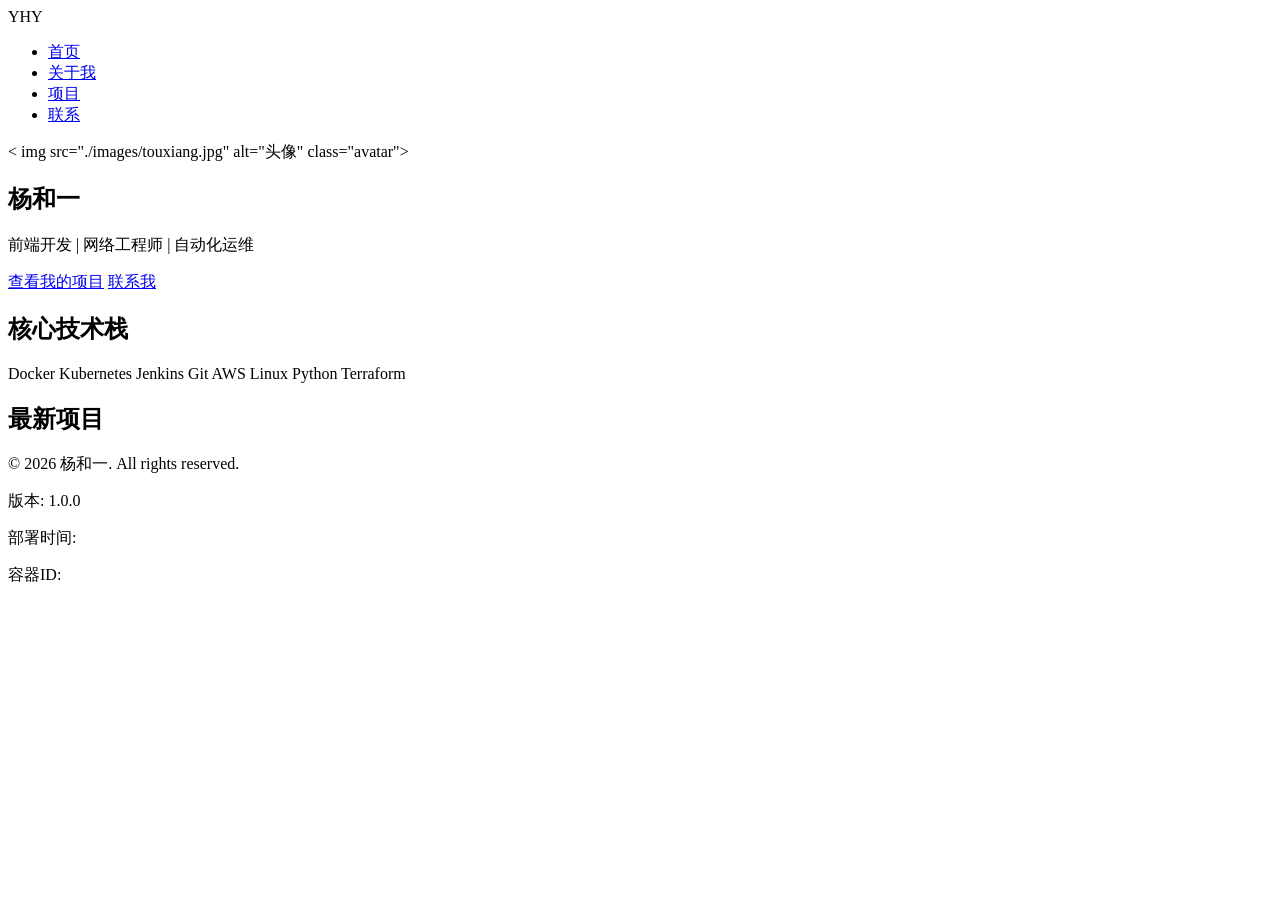
==== website/index.html @ 8439aa2a "头像改变" ====
<!DOCTYPE html>
<html lang="zh-CN">
<head>
    <meta charset="UTF-8">
    <meta name="viewport" content="width=device-width, initial-scale=1.0">
    <title>小牛的个人网页</title>
    <link rel="stylesheet" href="css/style.css">
</head>
<body>
    <!-- 导航栏 -->
    <nav class="navbar">
        <div class="nav-container">
            <div class="logo">YHY</div>
            <ul class="nav-menu">
                <li><a href=" " class="active">首页</a ></li>
                <li><a href="about.html">关于我</a ></li>
                <li><a href="projects.html">项目</a ></li>
                <li><a href="contact.html">联系</a ></li>
            </ul>
        </div>
    </nav>

    <!-- 主页内容 -->
    <main>
        <!-- 英雄区域 -->
        <section class="hero">
            <div class="container">
                < img src="./images/touxiang.jpg" alt="头像" class="avatar">
                <h1>杨和一</h1>
                <p class="tagline">前端开发 | 网络工程师 | 自动化运维</p >
                <div class="hero-buttons">
                    <a href="projects.html" class="btn btn-primary">查看我的项目</a >
                    <a href="contact.html" class="btn btn-secondary">联系我</a >
                </div>
            </div>
        </section>

        <!-- 技能概览 -->
        <section class="skills-preview">
            <div class="container">
                <h2>核心技术栈</h2>
                <div class="skills-cloud">
                    <span class="skill-tag">Docker</span>
                    <span class="skill-tag">Kubernetes</span>
                    <span class="skill-tag">Jenkins</span>
                    <span class="skill-tag">Git</span>
                    <span class="skill-tag">AWS</span>
                    <span class="skill-tag">Linux</span>
                    <span class="skill-tag">Python</span>
                    <span class="skill-tag">Terraform</span>
                </div>
            </div>
        </section>

        <!-- 最新项目 -->
        <section class="latest-projects">
            <div class="container">
                <h2>最新项目</h2>
                <div class="project-cards" id="latest-projects">
                    <!-- JavaScript会动态加载 -->
                </div>
            </div>
        </section>
    </main>

    <!-- 页脚 -->
    <footer>
        <div class="container">
            <p>&copy; 2026 杨和一. All rights reserved.</p >
            <div class="deploy-info">
                <p>版本: <span id="version">1.0.0</span></p >
                <p>部署时间: <span id="deploy-time"></span></p >
                <p>容器ID: <span id="container-id"></span></p >
            </div>
        </div>
    </footer>

    <script src="js/main.js"></script>
</body>
</html>
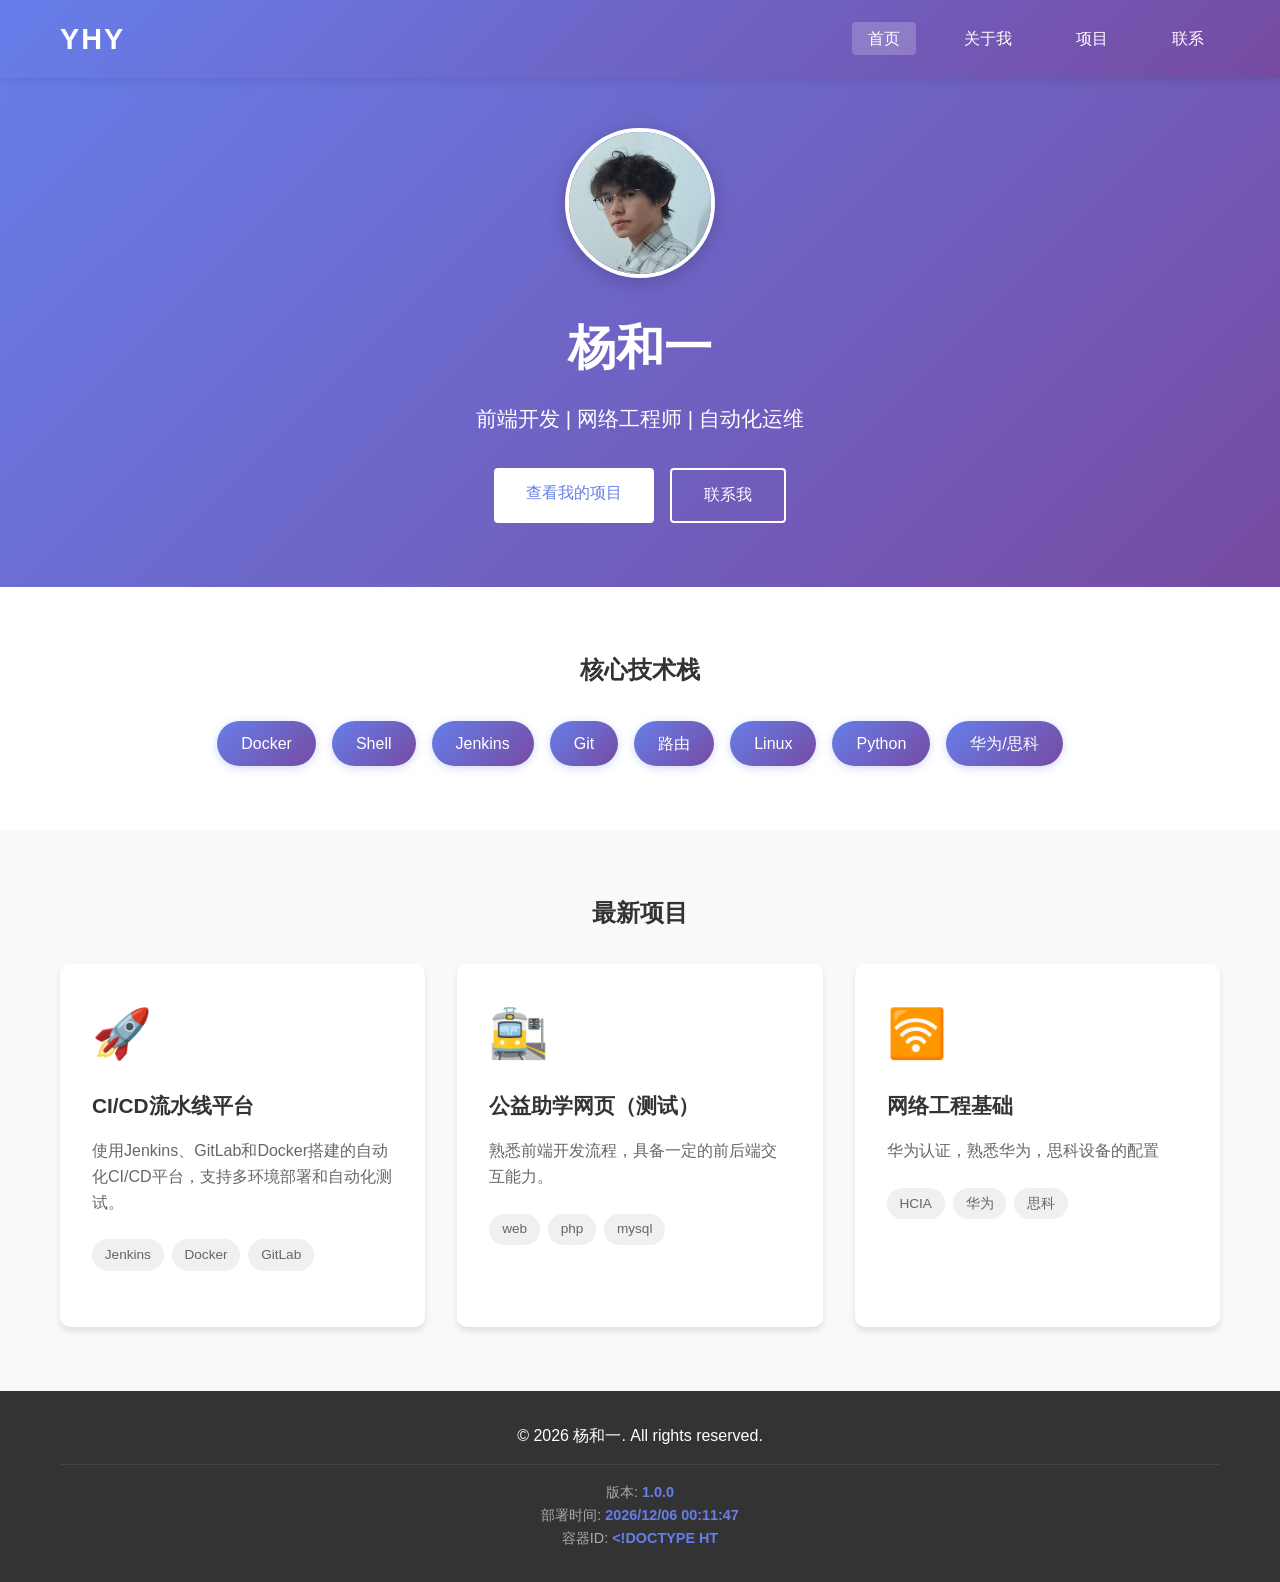
==== commit 59a65e44: "wanzheng" ====
--- a/website/index.html
+++ b/website/index.html
@@ -25,7 +25,7 @@
         <!-- 英雄区域 -->
         <section class="hero">
             <div class="container">
-                < img src="./images/touxiang.jpg" alt="头像" class="avatar">
+                <img src="./images/touxiang.jpg" alt="头像" class="avatar">
                 <h1>杨和一</h1>
                 <p class="tagline">前端开发 | 网络工程师 | 自动化运维</p >
                 <div class="hero-buttons">
@@ -41,13 +41,13 @@
                 <h2>核心技术栈</h2>
                 <div class="skills-cloud">
                     <span class="skill-tag">Docker</span>
-                    <span class="skill-tag">Kubernetes</span>
+                    <span class="skill-tag">Shell</span>
                     <span class="skill-tag">Jenkins</span>
                     <span class="skill-tag">Git</span>
-                    <span class="skill-tag">AWS</span>
+                    <span class="skill-tag">路由</span>
                     <span class="skill-tag">Linux</span>
                     <span class="skill-tag">Python</span>
-                    <span class="skill-tag">Terraform</span>
+                    <span class="skill-tag">华为/思科</span>
                 </div>
             </div>
         </section>
--- a/website/css/style.css
+++ b/website/css/style.css
@@ -0,0 +1,528 @@
+* {
+    margin: 0;
+    padding: 0;
+    box-sizing: border-box;
+}
+
+body {
+    font-family: 'Segoe UI', Tahoma, Geneva, Verdana, sans-serif;
+    line-height: 1.6;
+    color: #333;
+    background: #f8f9fa;
+}
+
+.container {
+    max-width: 1200px;
+    margin: 0 auto;
+    padding: 0 20px;
+}
+
+/* ===== 导航栏 ===== */
+.navbar {
+    background: linear-gradient(135deg, #667eea 0%, #764ba2 100%);
+    color: white;
+    position: fixed;
+    width: 100%;
+    top: 0;
+    z-index: 1000;
+    box-shadow: 0 2px 10px rgba(0,0,0,0.1);
+}
+
+.nav-container {
+    max-width: 1200px;
+    margin: 0 auto;
+    padding: 1rem 20px;
+    display: flex;
+    justify-content: space-between;
+    align-items: center;
+}
+
+.logo {
+    font-size: 1.8rem;
+    font-weight: bold;
+    letter-spacing: 2px;
+}
+
+.nav-menu {
+    display: flex;
+    list-style: none;
+    gap: 2rem;
+}
+
+.nav-menu a {
+    color: white;
+    text-decoration: none;
+    font-weight: 500;
+    padding: 0.5rem 1rem;
+    border-radius: 4px;
+    transition: all 0.3s;
+}
+
+.nav-menu a:hover,
+.nav-menu a.active {
+    background: rgba(255,255,255,0.2);
+    transform: translateY(-2px);
+}
+
+/* ===== 主页英雄区域 ===== */
+.hero {
+    background: linear-gradient(135deg, #667eea 0%, #764ba2 100%);
+    color: white;
+    padding: 8rem 0 4rem;
+    text-align: center;
+    min-height: 60vh;
+    display: flex;
+    align-items: center;
+}
+
+.hero .container {
+    width: 100%;
+}
+
+.avatar {
+    width: 150px;
+    height: 150px;
+    border-radius: 50%;
+    border: 4px solid white;
+    margin-bottom: 1.5rem;
+    box-shadow: 0 4px 20px rgba(0,0,0,0.2);
+}
+
+.hero h1 {
+    font-size: 3rem;
+    margin-bottom: 1rem;
+    animation: fadeInUp 1s ease;
+}
+
+.tagline {
+    font-size: 1.3rem;
+    margin-bottom: 2rem;
+    opacity: 0.95;
+    animation: fadeInUp 1s ease 0.2s both;
+}
+
+.hero-buttons {
+    display: flex;
+    gap: 1rem;
+    justify-content: center;
+    animation: fadeInUp 1s ease 0.4s both;
+}
+
+.btn {
+    display: inline-block;
+    padding: 0.8rem 2rem;
+    border-radius: 4px;
+    text-decoration: none;
+    font-weight: 500;
+    transition: all 0.3s;
+}
+
+.btn-primary {
+    background: white;
+    color: #667eea;
+}
+
+.btn-primary:hover {
+    transform: translateY(-2px);
+    box-shadow: 0 4px 15px rgba(0,0,0,0.2);
+}
+
+.btn-secondary {
+    background: transparent;
+    color: white;
+    border: 2px solid white;
+}
+
+.btn-secondary:hover {
+    background: white;
+    color: #667eea;
+    transform: translateY(-2px);
+}
+
+/* ===== 技能标签 ===== */
+.skills-preview {
+    padding: 4rem 0;
+    background: white;
+}
+
+.skills-preview h2 {
+    text-align: center;
+    margin-bottom: 2rem;
+    color: #333;
+}
+
+.skills-cloud {
+    display: flex;
+    flex-wrap: wrap;
+    gap: 1rem;
+    justify-content: center;
+}
+
+.skill-tag {
+    background: linear-gradient(135deg, #667eea 0%, #764ba2 100%);
+    color: white;
+    padding: 0.6rem 1.5rem;
+    border-radius: 30px;
+    font-size: 1rem;
+    font-weight: 500;
+    transition: all 0.3s;
+    box-shadow: 0 2px 8px rgba(102, 126, 234, 0.3);
+}
+
+.skill-tag:hover {
+    transform: translateY(-2px);
+    box-shadow: 0 4px 15px rgba(102, 126, 234, 0.5);
+}
+
+/* ===== 最新项目卡片 ===== */
+.latest-projects {
+    padding: 4rem 0;
+    background: #f8f9fa;
+}
+
+.latest-projects h2 {
+    text-align: center;
+    margin-bottom: 2rem;
+    color: #333;
+}
+
+.project-cards {
+    display: grid;
+    grid-template-columns: repeat(auto-fit, minmax(300px, 1fr));
+    gap: 2rem;
+}
+
+.project-card {
+    background: white;
+    border-radius: 10px;
+    overflow: hidden;
+    box-shadow: 0 4px 6px rgba(0,0,0,0.1);
+    transition: all 0.3s;
+}
+
+.project-card:hover {
+    transform: translateY(-5px);
+    box-shadow: 0 8px 15px rgba(0,0,0,0.15);
+}
+
+/* ===== 页面头部 ===== */
+.page-header {
+    background: linear-gradient(135deg, #667eea 0%, #764ba2 100%);
+    color: white;
+    padding: 6rem 0 3rem;
+    text-align: center;
+}
+
+.page-header h1 {
+    font-size: 2.5rem;
+    margin-bottom: 0.5rem;
+}
+
+/* ===== 关于页面 ===== */
+.about-content {
+    padding: 4rem 0;
+}
+
+.about-grid {
+    display: grid;
+    grid-template-columns: 2fr 1fr;
+    gap: 3rem;
+}
+
+.about-text h2,
+.about-text h3 {
+    color: #333;
+    margin: 2rem 0 1rem;
+}
+
+.about-text h2 {
+    font-size: 2rem;
+    color: #667eea;
+}
+
+.experience-item,
+.education-item {
+    margin-bottom: 2rem;
+    padding-left: 1rem;
+    border-left: 3px solid #667eea;
+}
+
+.experience-item h4 {
+    color: #333;
+    margin-bottom: 0.3rem;
+}
+
+.company,
+.school {
+    color: #666;
+    font-size: 0.9rem;
+    margin-bottom: 0.5rem;
+}
+
+.experience-item ul {
+    list-style: none;
+}
+
+.experience-item li {
+    margin-bottom: 0.5rem;
+    padding-left: 1.5rem;
+    position: relative;
+}
+
+.experience-item li:before {
+    content: "▹";
+    color: #667eea;
+    position: absolute;
+    left: 0;
+}
+
+.info-card {
+    background: white;
+    padding: 2rem;
+    border-radius: 10px;
+    box-shadow: 0 4px 6px rgba(0,0,0,0.1);
+    margin-bottom: 2rem;
+}
+
+.info-card h3 {
+    color: #667eea;
+    margin-bottom: 1rem;
+    padding-bottom: 0.5rem;
+    border-bottom: 2px solid #667eea;
+}
+
+.info-card ul {
+    list-style: none;
+}
+
+.info-card li {
+    margin-bottom: 0.8rem;
+}
+
+/* ===== 项目页面 ===== */
+.projects-grid {
+    padding: 4rem 0;
+}
+
+.projects-grid .container {
+    display: grid;
+    grid-template-columns: repeat(auto-fit, minmax(300px, 1fr));
+    gap: 2rem;
+}
+
+.project-card {
+    background: white;
+    padding: 2rem;
+    border-radius: 10px;
+    box-shadow: 0 4px 6px rgba(0,0,0,0.1);
+    transition: all 0.3s;
+}
+
+.project-icon {
+    font-size: 3rem;
+    margin-bottom: 1rem;
+}
+
+.project-card h3 {
+    color: #333;
+    margin-bottom: 1rem;
+    font-size: 1.3rem;
+}
+
+.project-description {
+    color: #666;
+    margin-bottom: 1.5rem;
+    line-height: 1.6;
+}
+
+.project-tech {
+    display: flex;
+    flex-wrap: wrap;
+    gap: 0.5rem;
+    margin-bottom: 1.5rem;
+}
+
+.tech-tag {
+    background: #f0f0f0;
+    padding: 0.3rem 0.8rem;
+    border-radius: 20px;
+    font-size: 0.85rem;
+    color: #666;
+}
+
+.project-link {
+    color: #667eea;
+    text-decoration: none;
+    font-weight: 500;
+    transition: color 0.3s;
+}
+
+.project-link:hover {
+    color: #764ba2;
+}
+
+/* ===== 联系页面 ===== */
+.contact-content {
+    padding: 4rem 0;
+}
+
+.contact-grid {
+    display: grid;
+    grid-template-columns: 1fr 1fr;
+    gap: 3rem;
+}
+
+.contact-info {
+    background: white;
+    padding: 2rem;
+    border-radius: 10px;
+    box-shadow: 0 4px 6px rgba(0,0,0,0.1);
+}
+
+.contact-info h2 {
+    color: #667eea;
+    margin-bottom: 2rem;
+}
+
+.contact-item {
+    display: flex;
+    gap: 1rem;
+    margin-bottom: 2rem;
+    align-items: flex-start;
+}
+
+.contact-icon {
+    font-size: 2rem;
+    min-width: 3rem;
+}
+
+.contact-detail h3 {
+    color: #333;
+    margin-bottom: 0.3rem;
+    font-size: 1.1rem;
+}
+
+.contact-detail p {
+    color: #666;
+}
+
+.contact-form {
+    background: white;
+    padding: 2rem;
+    border-radius: 10px;
+    box-shadow: 0 4px 6px rgba(0,0,0,0.1);
+}
+
+.contact-form h2 {
+    color: #667eea;
+    margin-bottom: 2rem;
+}
+
+.form-group {
+    margin-bottom: 1.5rem;
+}
+
+.form-group label {
+    display: block;
+    margin-bottom: 0.5rem;
+    color: #333;
+    font-weight: 500;
+}
+
+.form-group input,
+.form-group textarea {
+    width: 100%;
+    padding: 0.8rem;
+    border: 1px solid #ddd;
+    border-radius: 4px;
+    font-family: inherit;
+    transition: border-color 0.3s;
+}
+
+.form-group input:focus,
+.form-group textarea:focus {
+    outline: none;
+    border-color: #667eea;
+    box-shadow: 0 0 0 3px rgba(102,126,234,0.1);
+}
+
+.submit-btn {
+    background: linear-gradient(135deg, #667eea 0%, #764ba2 100%);
+    color: white;
+    border: none;
+    padding: 1rem 2rem;
+    border-radius: 4px;
+    cursor: pointer;
+    width: 100%;
+    font-size: 1rem;
+    font-weight: 500;
+    transition: all 0.3s;
+}
+
+.submit-btn:hover {
+    transform: translateY(-2px);
+    box-shadow: 0 4px 15px rgba(102,126,234,0.4);
+}
+
+/* ===== 页脚 ===== */
+footer {
+    background: #333;
+    color: white;
+    padding: 2rem 0;
+    text-align: center;
+}
+
+.deploy-info {
+    margin-top: 1rem;
+    padding-top: 1rem;
+    border-top: 1px solid #444;
+    font-size: 0.9rem;
+    color: #aaa;
+}
+
+.deploy-info span {
+    color: #667eea;
+    font-weight: bold;
+}
+
+/* ===== 动画 ===== */
+@keyframes fadeInUp {
+    from {
+        opacity: 0;
+        transform: translateY(20px);
+    }
+    to {
+        opacity: 1;
+        transform: translateY(0);
+    }
+}
+
+/* ===== 响应式设计 ===== */
+@media (max-width: 768px) {
+    .nav-menu {
+        display: none;
+    }
+    
+    .hero h1 {
+        font-size: 2rem;
+    }
+    
+    .hero-buttons {
+        flex-direction: column;
+        align-items: center;
+    }
+    
+    .btn {
+        width: 100%;
+        max-width: 250px;
+    }
+    
+    .about-grid,
+    .contact-grid {
+        grid-template-columns: 1fr;
+    }
+    
+    .project-cards {
+        grid-template-columns: 1fr;
+    }
+}
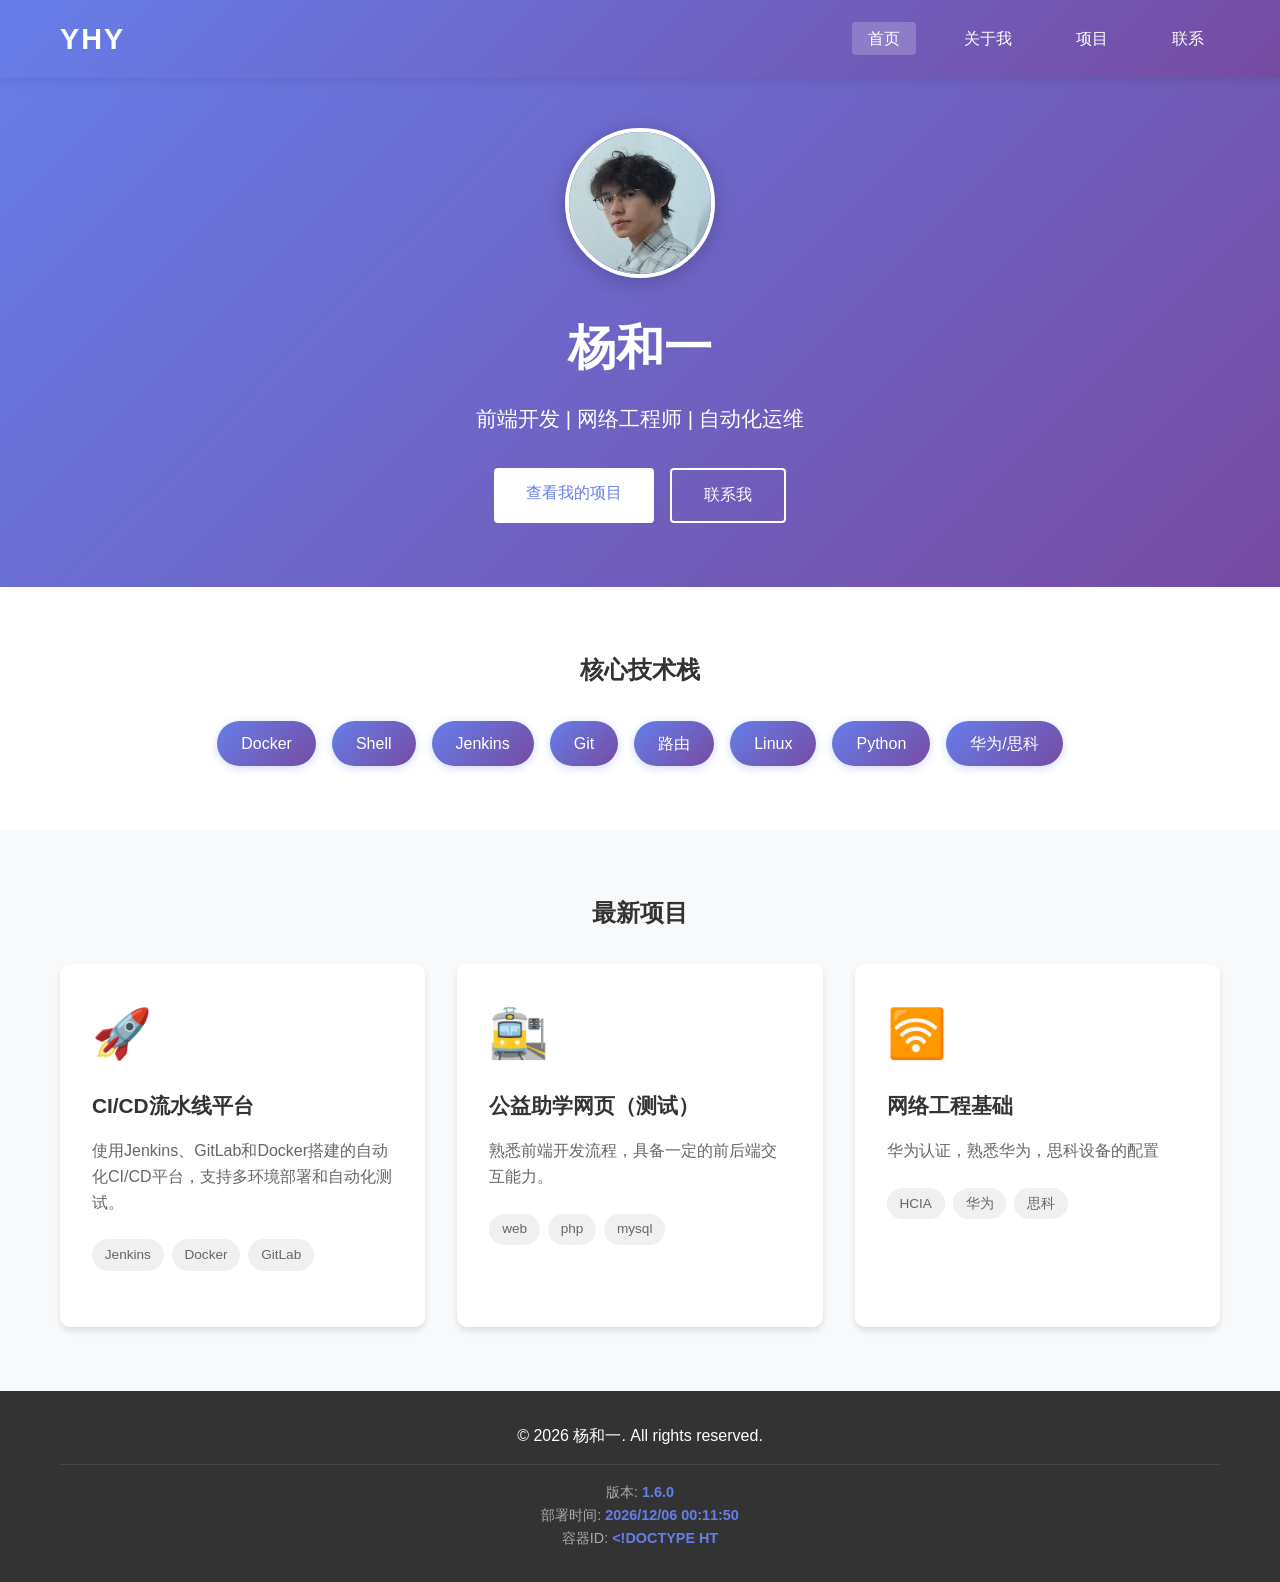
==== commit cfac1f59: "1.6.0" ====
--- a/website/index.html
+++ b/website/index.html
@@ -22,7 +22,6 @@
 
     <!-- 主页内容 -->
     <main>
-        <!-- 英雄区域 -->
         <section class="hero">
             <div class="container">
                 <img src="./images/touxiang.jpg" alt="头像" class="avatar">
@@ -68,7 +67,7 @@
         <div class="container">
             <p>&copy; 2026 杨和一. All rights reserved.</p >
             <div class="deploy-info">
-                <p>版本: <span id="version">1.0.0</span></p >
+                <p>版本: <span id="version">1.6.0</span></p >
                 <p>部署时间: <span id="deploy-time"></span></p >
                 <p>容器ID: <span id="container-id"></span></p >
             </div>
